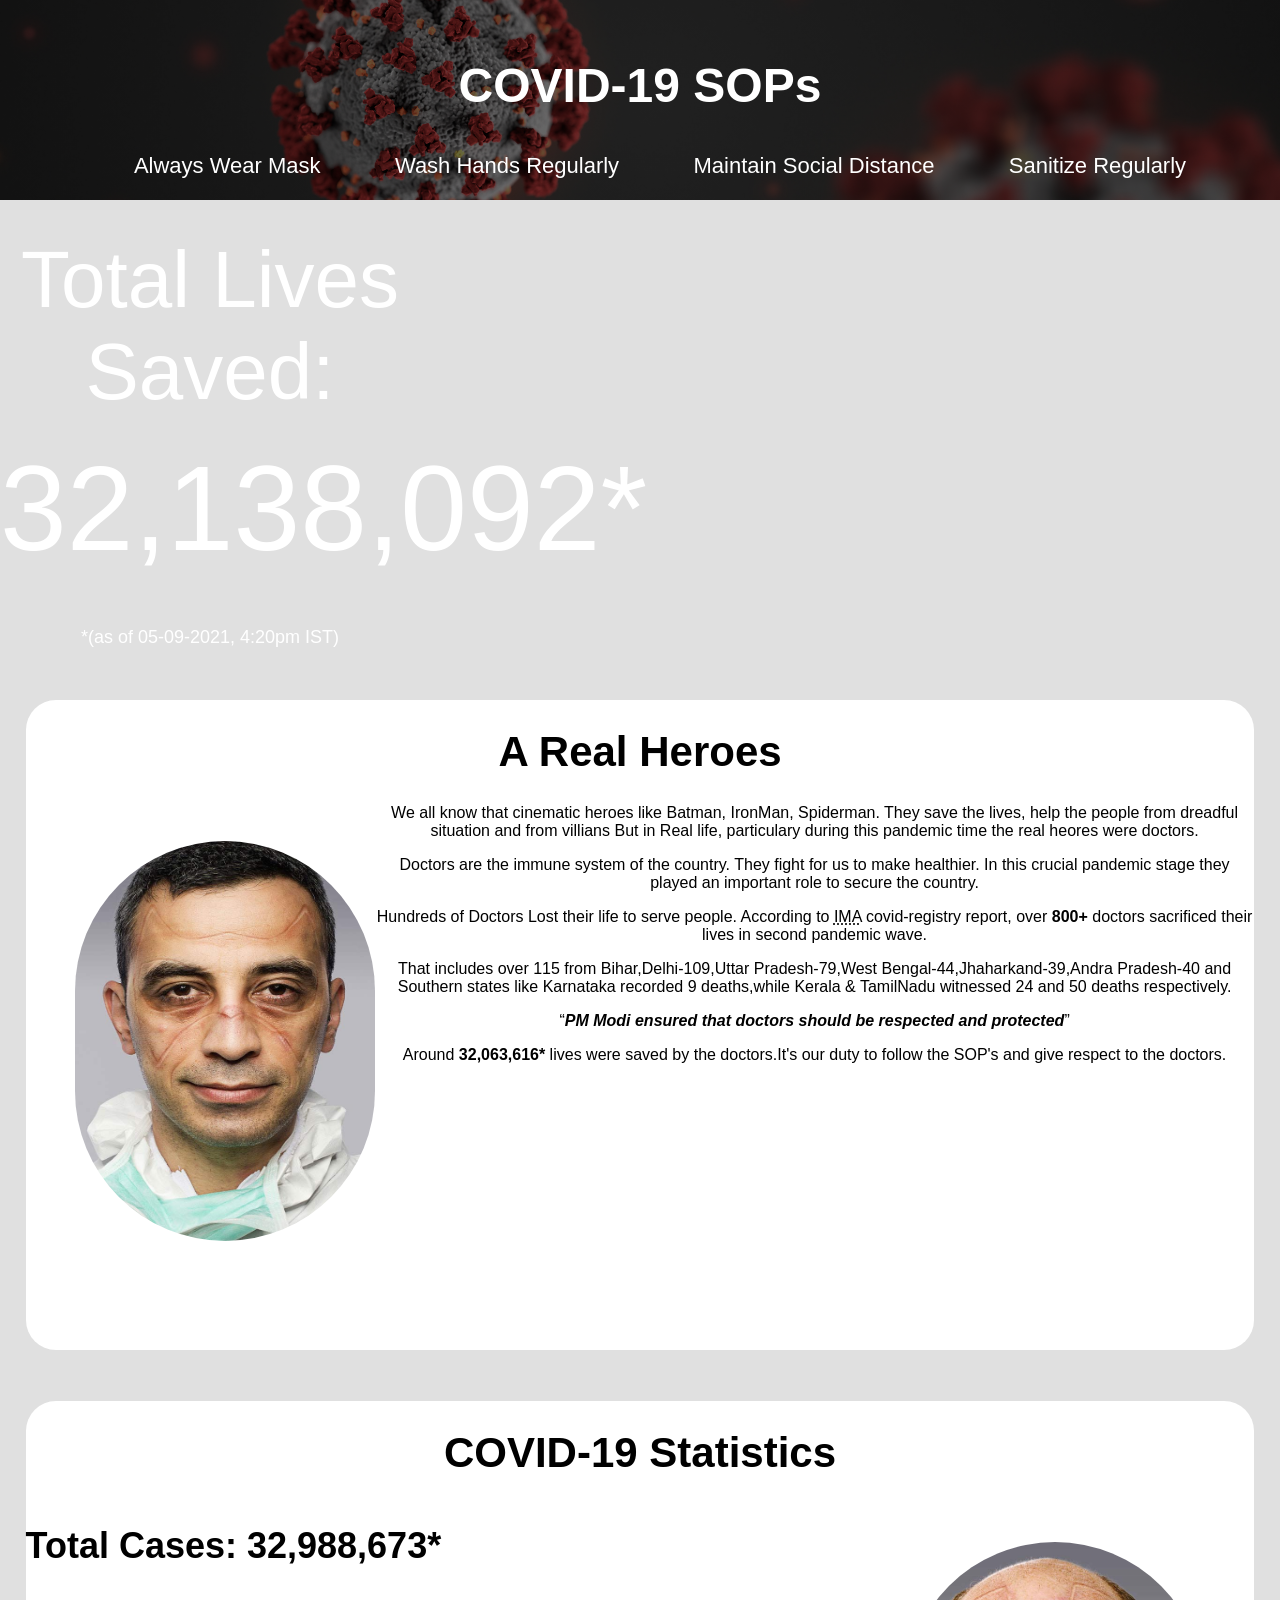
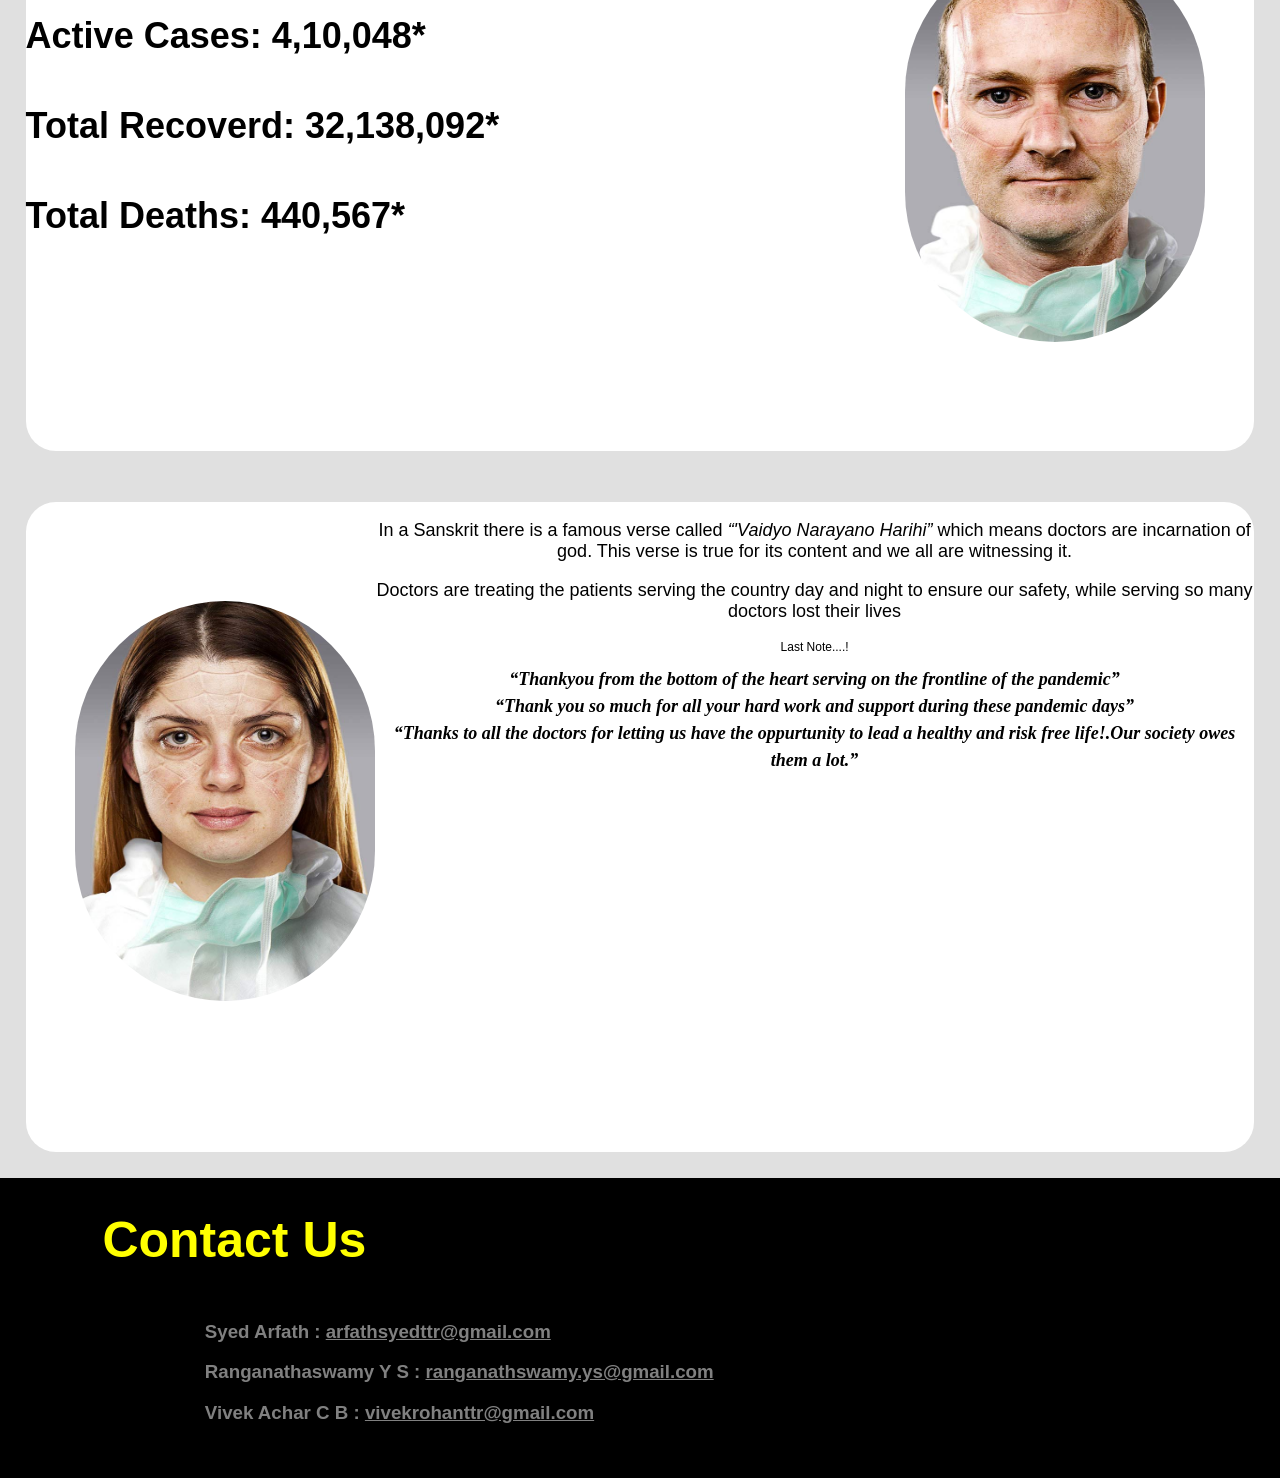
==== index.html @ b74ae42a "Rename covid19-2.html to index.html" ====
<!DOCTYPE html>
<html lang="en">

<head>
	<meta charset="UTF-8">
	<meta http-equiv="X-UA-Compatible" content="IE-edge">
	<title>Thankyou Doctors</title>
	<link rel="stylesheet" href="main.css">
	<link href="https://fonts.googleapis.com/css?family=Dosis&display=swap" rel="stylesheet">
</head>

<body>
	<!-- header -->
	<div class="header1">
		<div class="sop">
			<h1>COVID-19 SOPs</h1>
		</div>
		<ul>
			<li>Always Wear Mask</li>
			<li>Wash Hands Regularly</li>
			<li>Maintain Social Distance</li>
			<li>Sanitize Regularly</li>
		</ul>
	</div>
	<!-- // header -->

	<!-- stats -->
	<div class="container1">
		<div class="text1">Total Lives Saved:</div>
		<div class="text2">32,138,092*</div>
		<div class="text3">*(as of 05-09-2021, 4:20pm IST)</div>
	</div>
	<!-- //stats -->

	<!-- Thankyou Note -->
	<div class="thankyou1">
		<h1 id="heronote">A Real Heroes</h1>
		<div>
			<img class="hero1" src="doc1.jpg" alt="Sorry image cannot be loaded.">
		</div>
		<div class="note1">
			<p>We all know that cinematic heroes like Batman, IronMan, Spiderman. They save the lives, help the people from dreadful situation and from villians But in Real life, particulary during this pandemic time the real heores were doctors.</p>
			<p>Doctors are the immune system of the country. They fight for us to make healthier. In this crucial pandemic stage they played an important role to secure the country.</p>
			<p>Hundreds of Doctors Lost their life to serve people. According to <abbr
					title="Indian Medical Association">IMA</abbr> covid-registry report, over <b>800+</b> doctors sacrificed their
				lives in second pandemic wave.</p>
			<p>That includes over 115 from Bihar,Delhi-109,Uttar Pradesh-79,West Bengal-44,Jhaharkand-39,Andra Pradesh-40 and Southern states like Karnataka recorded 9 deaths,while Kerala & TamilNadu witnessed 24 and 50 deaths respectively.
			</p>
			<p><q><i><b>PM Modi ensured that doctors should be respected and protected</b></i></q></p>
			<p>Around <b>32,063,616*</b> lives were saved by the doctors.It's our duty to follow the SOP's and give respect to the
				doctors.</p>
		</div>
	</div>

	<div class="thankyou2">
		<h1 id="heronote2">COVID-19 Statistics</h1>
		<div>
			<img class="hero2" src="doc2.jpg" alt="Sorry image cannot be loaded.">
		</div>
		<div class="stats">
			<h4>Total Cases: 32,988,673*</h4>
			<h4>Active Cases: 4,10,048*</h4>
			<h4>Total Recoverd: 32,138,092*</h4>
			<h4>Total Deaths: 440,567*</h4>
		</div>
		<div class="disclaimer1">
			<h5>*(as of 05-09-2021, 4:20pm IST)</h5>
		</div>
	</div>
	<div class="thankyou3">
		<div>
			<img class="hero3" src="doc3.jpg" alt="Sorry image cannot be loaded.">
		</div>
		<div class="note2">
			<p>In a Sanskrit  there is a famous verse called <i>“'Vaidyo Narayano Harihi”</i> which means doctors are incarnation of god. This verse is true for its content and we all are witnessing it.</p>

			<p>Doctors are treating the patients serving the country day and night to ensure our safety, while serving so many doctors lost their lives</p>
		</div>
		<p id="ln">Last Note....!</p>
		<div class="note3">
			<q>Thankyou from the bottom of the heart serving on the frontline of the pandemic</q>
			<br>
			<q>Thank you so much for all your hard work and support during these pandemic days</q>
			<br>
			<q>Thanks to all the doctors for letting us have the oppurtunity to lead a healthy and risk free life!.Our society owes them a lot.</q>
			<br>
		</div>
	</div>
	<!-- //Thankyou Note -->

	<!-- footer -->
	<div class="footer">
		<h1 class="contact">Contact Us</h1>
		<div class="devs">
				<h3>Syed Arfath : <a href="mailto: arfathsyedttr@gmail.com" target="_blank">arfathsyedttr@gmail.com</a></h3>
				<h3>Ranganathaswamy Y S : <a href="mailto: ranganathswamy.ys@gmail.com" target="_blank">ranganathswamy.ys@gmail.com</a></h3>
				<h3>Vivek Achar C B : <a href="mailto: vivekrohanttr@gmail.com" target="_blank">vivekrohanttr@gmail.com</a></h3>
		</div>
	</div>
	<!-- //footer -->
</body>

</html>
---- main.css ----
html{
	height:100%;
}
body{
    min-height:100%;
	padding:0px;
	margin:0px;
	background-color: #e0e0e0;
	display: flex;
	flex-direction: column;
	font-family: Arial, Helvetica, sans-serif, Cambria, Cochin, Georgia, Times, 'Times New Roman', serif;
}
.header1{
	width:100%;
	height: 200px;
	background-image:linear-gradient(rgba(0,0,0,0.6),rgba(0,0,0,0.6)),url(covid19.jpg);
	background-position:center;
				
}
.sop{
	color: white;
	text-align: center;
	padding-top: 2%;
	font: Roboto;
	font-size: 24px;
}
ul{
	display: flex;
	list-style:none;
	justify-content: center;
}
li{
	font-size: 22px;		
	float:left;
	color: white;
	margin:8px 3%;
}
.container0{
    width: 96%;
    height: auto;
	margin: 2% 2%;
    border-radius: 30px;
    box-shadow: 0 0 40px 8px #000000;
    background-image:linear-gradient(rgba(0,0,0,0.4),rgba(0,0,0,0.4)),url(coviddocs2.jpg);
	background-position: center;
}
.text1{
    font: ariel;
	font-size: 80px;
	color: White;
	text-align: center;
	padding-top: 8%;
}
.text2{
    font: sans-serif;
	font-size: 120px;
	color: White;
	text-align: center;
	padding-top: 5%;
}
.text3{
    font: sans-serif;
	font-size: 18px;
	color: White;
	text-align: center;
	padding-top: 12%;
}
.thankyou1{
	width: 96%;
	height: 650px;
	background-color: white;
	border-radius: 30px;
	margin: 0% 2% 2% 2%;
    font: helvetica;
	font-size: 12px;
	color:black;
	text-align: center;
}
.hero1{
	width: 300px;
	height: 400px;
	float: left;
	margin-top: 3%;
	margin-left: 4%;
	border-radius: 150px;
	position: sticky;

}
#heronote{
	text-align: center;
	font-size: 42px;
}
.container1{
	width: 420px;
	height: 500px;
	/* margin-top: 6%; */
	margin-right: 6%;
	float: right;
	position: sticky;
	text-align: center;
}
.note1{
	/* float: right;
	width: 600px;
	height: 600px; */
	text-align: center;
	font-size: medium;
	font-family: sans-serif, 'Franklin Gothic Medium', 'Arial Narrow', Arial;
}
.thankyou2{
	width: 96%;
	height: 650px;
	background-color: white;
	border-radius: 30px;
	margin: 2% 2%;
    font: helvetica;
	font-size: 12px;
	color:black;
	text-align: center;
}
#heronote2{
	text-align: center;
	font-size: 42px;
}
.container2{
	width: 500px;
	height: 350px;
	margin-top: 6%;
	margin-left: 6%;
	float: left;
	position: sticky;
	text-align: center;
}
.hero2{
	width: 300px;
	height: 400px;
	float: right;
	margin-top: 3%;
	margin-right: 4%;
	border-radius: 150px;
	position: sticky;
}
.stats{
	text-align: left;
	font-size: 36px;
	font-weight: bold;
}
.disclaimer1{
    width: auto;
	padding-bottom: 0px;
	margin-top: auto;
	font: sans-serif;
	font-size: 18px;
	font-weight: 200;
	color:black; 
	text-align: center;
	margin-top: 33%;
}
.thankyou3{
	width: 96%;
	height: 650px;
	background-color: white;
	border-radius: 30px;
	margin: 2% 2%;
    font: helvetica;
	font-size: 12px;
	color:black;
	text-align: center;
}
.container3{
	width: 400px;
	height: 600px;
	margin-top: 6%;
	margin-right: 6%;
	float: right;
	position: sticky;
	text-align: center;
}
.hero3{
	width: 300px;
	height: 400px;
	float: left;
	margin-left: 4%;
	margin-top: 8%;
	border-radius: 150px;
	position: sticky;
}
.note2{
	text-align: center;
	font-size: 18px;
}
.ln{
	text-align: left;
	font-size: 20px;
	font-style: italic;
	margin-top: 8%;
	margin-bottom: 8%;
}
.note3{
	font-size: 18px;
	line-height: 1.5;
	font-weight: bold;
	font-style: italic;
	font-family: 'Times New Roman', Times, serif;
}
.footer{
	width: 100%;
	height: 300px;
	background-color: black;
	padding-bottom: 0px;
	margin-top: auto;
}
.contact{
	color: yellow;
	margin-left: 8%;
	font-size: 50px;
}
.devs{
	color: grey;
	margin-left: 16%;
	margin-top: 4%;
}
.devs a{
	color:grey;
}
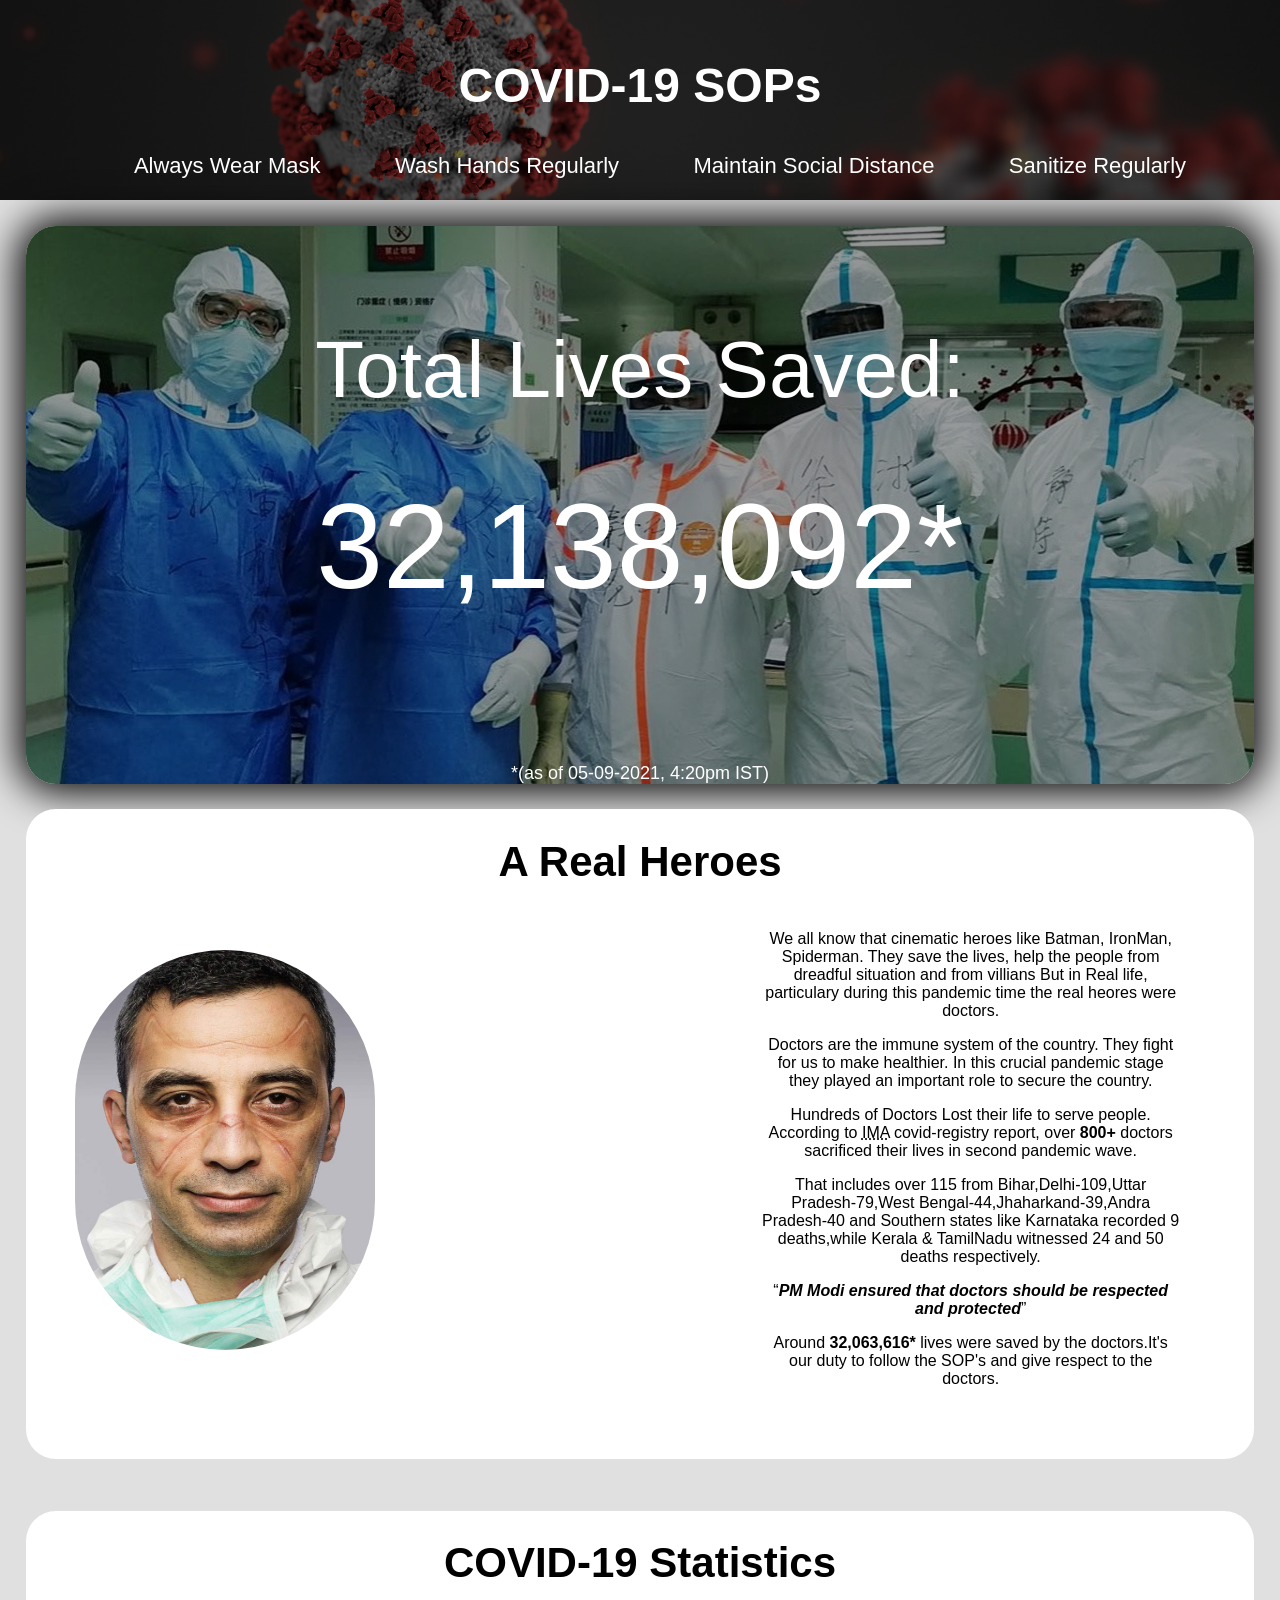
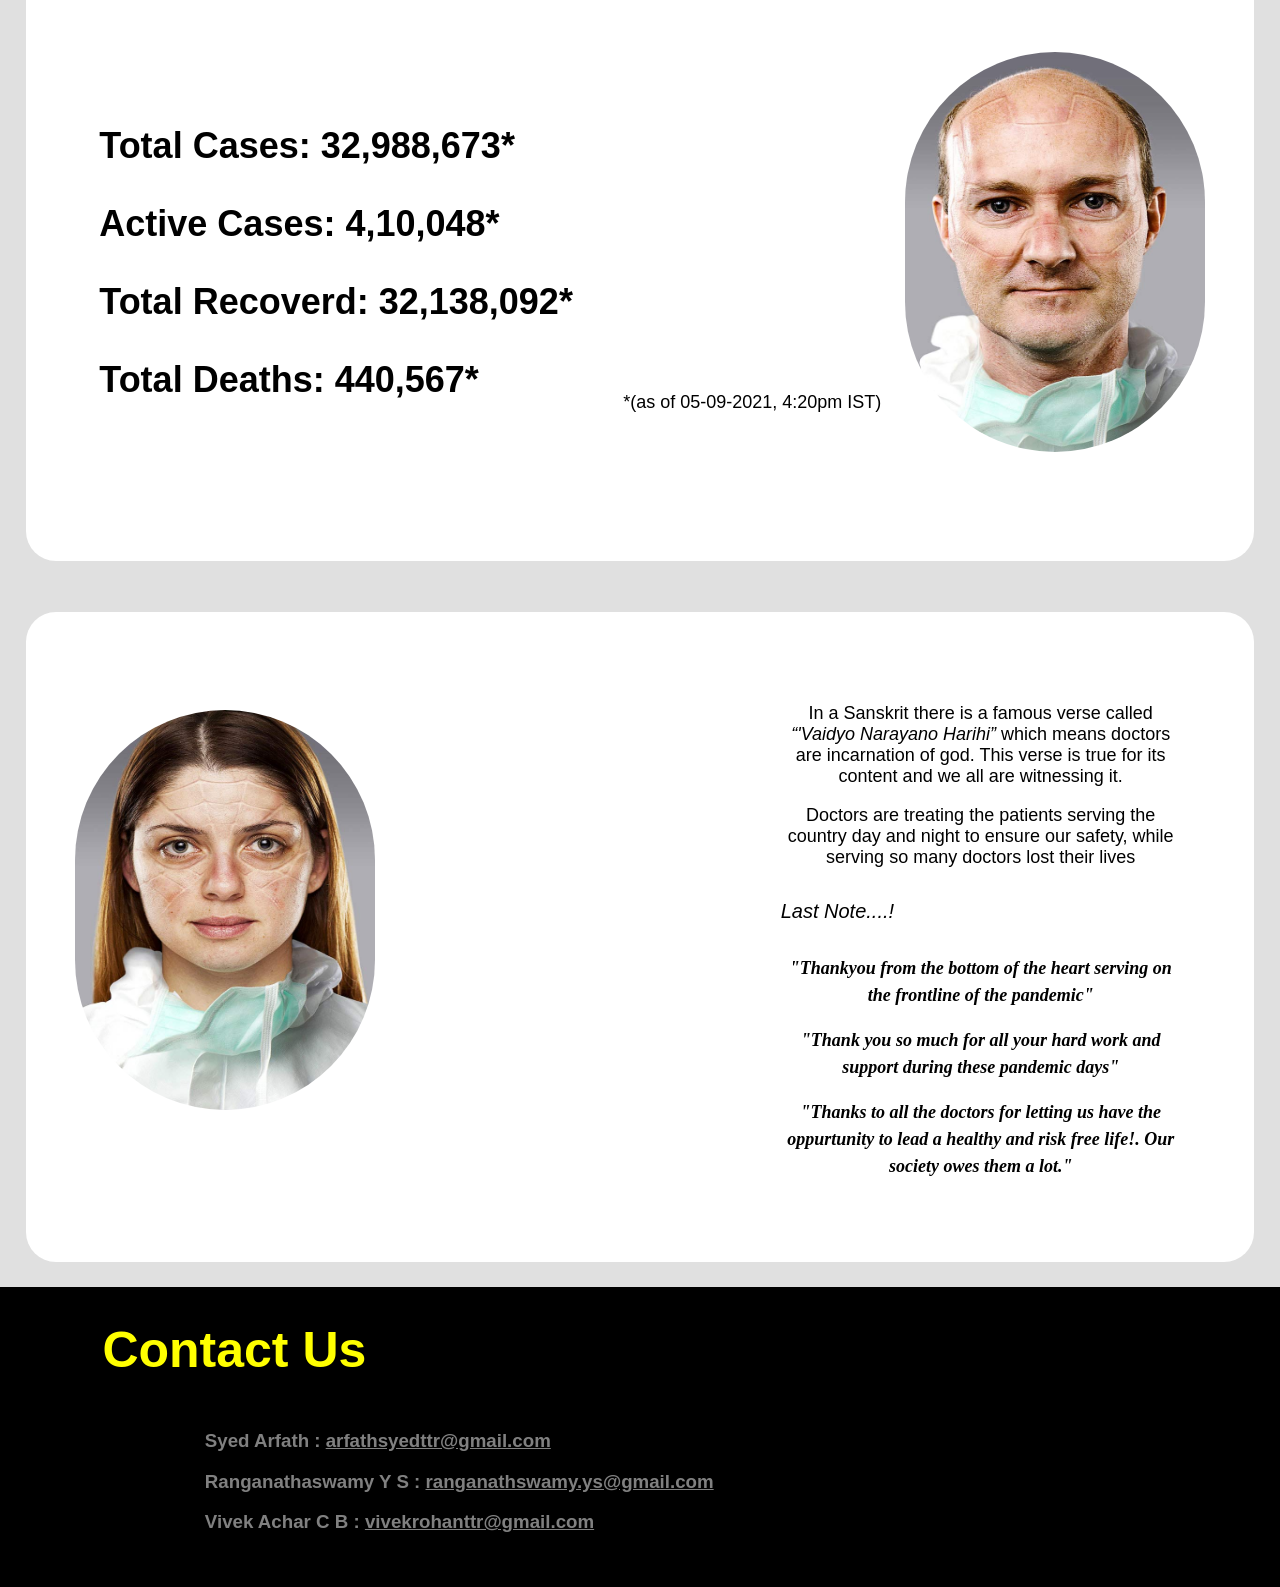
==== commit daa918a7: "Rename covid19-2.html to index.html" ====
--- a/index.html
+++ b/index.html
@@ -25,7 +25,7 @@
 	<!-- // header -->
 
 	<!-- stats -->
-	<div class="container1">
+	<div class="container0">
 		<div class="text1">Total Lives Saved:</div>
 		<div class="text2">32,138,092*</div>
 		<div class="text3">*(as of 05-09-2021, 4:20pm IST)</div>
@@ -38,17 +38,19 @@
 		<div>
 			<img class="hero1" src="doc1.jpg" alt="Sorry image cannot be loaded.">
 		</div>
-		<div class="note1">
-			<p>We all know that cinematic heroes like Batman, IronMan, Spiderman. They save the lives, help the people from dreadful situation and from villians But in Real life, particulary during this pandemic time the real heores were doctors.</p>
-			<p>Doctors are the immune system of the country. They fight for us to make healthier. In this crucial pandemic stage they played an important role to secure the country.</p>
-			<p>Hundreds of Doctors Lost their life to serve people. According to <abbr
+		<div class="container1">
+		    <div class="note1">
+			  <p>We all know that cinematic heroes like Batman, IronMan, Spiderman. They save the lives, help the people from dreadful situation and from villians But in Real life, particulary during this pandemic time the real heores were doctors.</p>
+			  <p>Doctors are the immune system of the country. They fight for us to make healthier. In this crucial pandemic stage they played an important role to secure the country.</p>
+			  <p>Hundreds of Doctors Lost their life to serve people. According to <abbr
 					title="Indian Medical Association">IMA</abbr> covid-registry report, over <b>800+</b> doctors sacrificed their
 				lives in second pandemic wave.</p>
-			<p>That includes over 115 from Bihar,Delhi-109,Uttar Pradesh-79,West Bengal-44,Jhaharkand-39,Andra Pradesh-40 and Southern states like Karnataka recorded 9 deaths,while Kerala & TamilNadu witnessed 24 and 50 deaths respectively.
-			</p>
-			<p><q><i><b>PM Modi ensured that doctors should be respected and protected</b></i></q></p>
-			<p>Around <b>32,063,616*</b> lives were saved by the doctors.It's our duty to follow the SOP's and give respect to the
+			  <p>That includes over 115 from Bihar,Delhi-109,Uttar Pradesh-79,West Bengal-44,Jhaharkand-39,Andra Pradesh-40 and Southern states like Karnataka recorded 9 deaths,while Kerala & TamilNadu witnessed 24 and 50 deaths respectively.
+			  </p>
+			  <p><q><i><b>PM Modi ensured that doctors should be respected and protected</b></i></q></p>
+			  <p>Around <b>32,063,616*</b> lives were saved by the doctors.It's our duty to follow the SOP's and give respect to the
 				doctors.</p>
+		   </div>
 		</div>
 	</div>
 
@@ -57,34 +59,35 @@
 		<div>
 			<img class="hero2" src="doc2.jpg" alt="Sorry image cannot be loaded.">
 		</div>
-		<div class="stats">
-			<h4>Total Cases: 32,988,673*</h4>
-			<h4>Active Cases: 4,10,048*</h4>
-			<h4>Total Recoverd: 32,138,092*</h4>
-			<h4>Total Deaths: 440,567*</h4>
-		</div>
+		<div class="container2">
+		   <div class="stats">
+		     <p>Total Cases: 32,988,673*</p>
+		     <p>Active Cases: 4,10,048*</p>
+		     <p>Total Recoverd: 32,138,092*</p>
+		     <p>Total Deaths: 440,567*</p>
+		  </div>
+	    </div>
 		<div class="disclaimer1">
-			<h5>*(as of 05-09-2021, 4:20pm IST)</h5>
+			<p>*(as of 05-09-2021, 4:20pm IST)</p>
 		</div>
 	</div>
 	<div class="thankyou3">
 		<div>
 			<img class="hero3" src="doc3.jpg" alt="Sorry image cannot be loaded.">
 		</div>
-		<div class="note2">
-			<p>In a Sanskrit  there is a famous verse called <i>“'Vaidyo Narayano Harihi”</i> which means doctors are incarnation of god. This verse is true for its content and we all are witnessing it.</p>
+		<div class="container3">
+		    <div class="note2">
+			  <p>In a Sanskrit  there is a famous verse called <i>“'Vaidyo Narayano Harihi”</i> which means doctors are incarnation of god. This verse is true for its content and we all are witnessing it.</p>
 
-			<p>Doctors are treating the patients serving the country day and night to ensure our safety, while serving so many doctors lost their lives</p>
-		</div>
-		<p id="ln">Last Note....!</p>
-		<div class="note3">
-			<q>Thankyou from the bottom of the heart serving on the frontline of the pandemic</q>
-			<br>
-			<q>Thank you so much for all your hard work and support during these pandemic days</q>
-			<br>
-			<q>Thanks to all the doctors for letting us have the oppurtunity to lead a healthy and risk free life!.Our society owes them a lot.</q>
-			<br>
-		</div>
+			  <p>Doctors are treating the patients serving the country day and night to ensure our safety, while serving so many doctors lost their lives</p>
+		    </div>
+		    <p class="ln">Last Note....!</p>
+		    <div class="note3">
+			  <p>"Thankyou from the bottom of the heart serving on the frontline of the pandemic"</p>
+			  <p>"Thank you so much for all your hard work and support during these pandemic days"</p>
+			  <p>"Thanks to all the doctors for letting us have the oppurtunity to lead a healthy and risk free life!. Our society owes them a lot."</p>
+		    </div>
+	   </div>
 	</div>
 	<!-- //Thankyou Note -->
 
